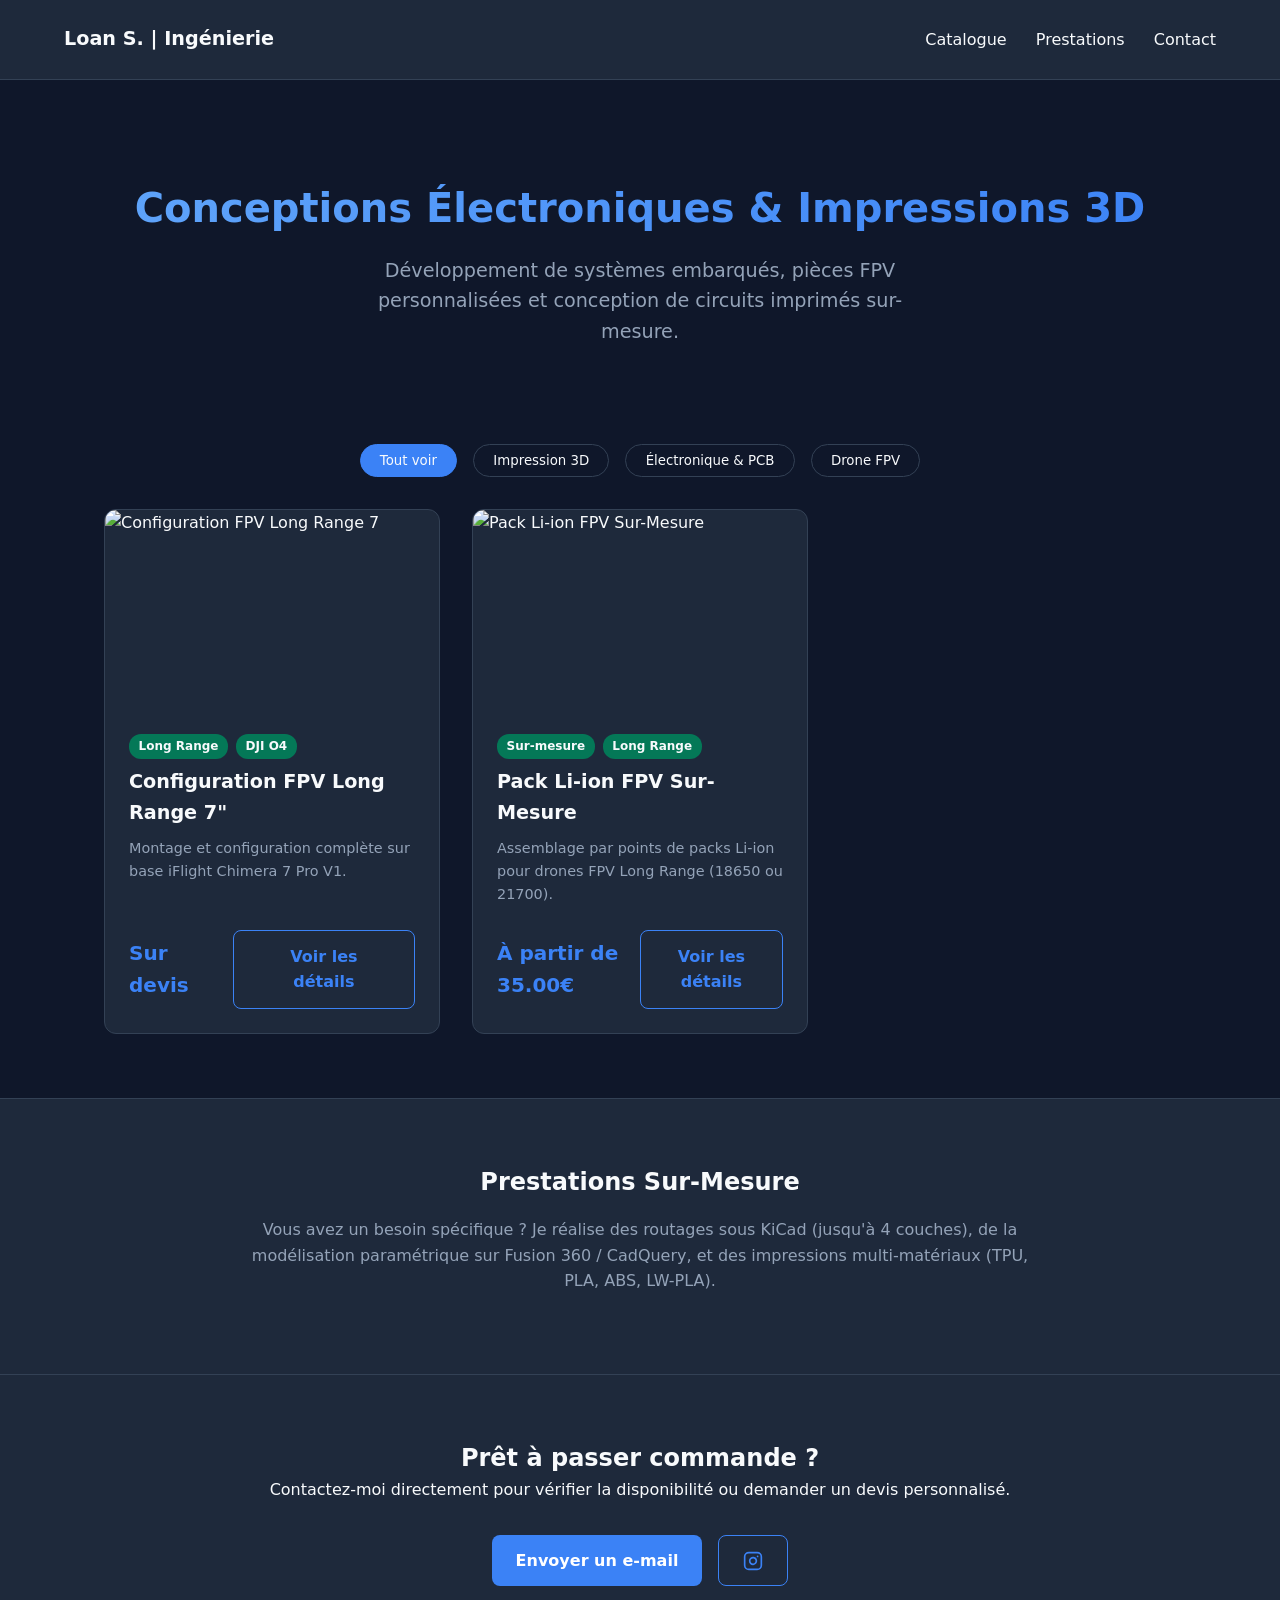
==== index.html @ 6505d61f "3" ====
<!DOCTYPE html>
<html lang="fr">
<head>
    <meta charset="UTF-8">
    <meta name="viewport" content="width=device-width, initial-scale=1.0">
    <title>Boutique & Services | Ingénierie & FPV</title>
    <link rel="stylesheet" href="style.css">
</head>
<body>
    <header>
        <div class="logo">Loan S. | Ingénierie</div>
        <nav>
            <a href="#catalogue">Catalogue</a>
            <a href="#services">Prestations</a>
            <a href="#contact">Contact</a>
        </nav>
    </header>

    <main>
        <section class="hero">
            <h1>Conceptions Électroniques & Impressions 3D</h1>
            <p>Développement de systèmes embarqués, pièces FPV personnalisées et conception de circuits imprimés sur-mesure.</p>
        </section>

        <section id="catalogue">
            <div class="filters">
                <button class="filter-btn active" data-filter="all">Tout voir</button>
                <button class="filter-btn" data-filter="3d">Impression 3D</button>
                <button class="filter-btn" data-filter="elec">Électronique & PCB</button>
                <button class="filter-btn" data-filter="drone">Drone FPV</button>
            </div>
            
            <!-- Le catalogue sera généré ici par app.js -->
            <div class="grid" id="product-grid"></div>
        </section>

        <section id="services">
             <h2>Prestations Sur-Mesure</h2>
             <p>Vous avez un besoin spécifique ? Je réalise des routages sous KiCad (jusqu'à 4 couches), de la modélisation paramétrique sur Fusion 360 / CadQuery, et des impressions multi-matériaux (TPU, PLA, ABS, LW-PLA).</p>
        </section>
    </main>

    <footer id="contact">
        <div class="footer-content">
            <h2>Prêt à passer commande ?</h2>
            <p>Contactez-moi directement pour vérifier la disponibilité ou demander un devis personnalisé.</p>
            <div class="contact-buttons">
                <a href="mailto:simloan28@gmail.com?subject=Demande de renseignement/devis" class="btn primary">Envoyer un e-mail</a>
                <a href="https://instagram.com/loan.smt" target="_blank" class="btn secondary btn-icon">
                    <svg xmlns="http://www.w3.org/2000/svg" width="20" height="20" viewBox="0 0 24 24" fill="none" stroke="currentColor" stroke-width="2" stroke-linecap="round" stroke-linejoin="round">
                        <rect x="2" y="2" width="20" height="20" rx="5" ry="5"></rect>
                        <path d="M16 11.37A4 4 0 1 1 12.63 8 4 4 0 0 1 16 11.37z"></path>
                        <line x1="17.5" y1="6.5" x2="17.51" y2="6.5"></line>
                    </svg>
                    
                </a>
            </div>
        </div>
    </footer>

    <script src="app.js"></script>
</body>
</html>
---- style.css ----
/* Variables pour gérer facilement les couleurs */
:root {
    --bg-color: #0f172a;
    --text-color: #f8fafc;
    --primary-color: #3b82f6;
    --primary-hover: #2563eb;
    --card-bg: #1e293b;
    --border-color: #334155;
}

* { margin: 0; padding: 0; box-sizing: border-box; font-family: 'Segoe UI', system-ui, sans-serif; }

body { background-color: var(--bg-color); color: var(--text-color); line-height: 1.6; }

/* Header & Navigation */
header { display: flex; justify-content: space-between; align-items: center; padding: 1.5rem 5%; background-color: var(--card-bg); border-bottom: 1px solid var(--border-color); position: sticky; top: 0; z-index: 100; }
header .logo { font-size: 1.2rem; font-weight: bold; }
nav a { color: var(--text-color); text-decoration: none; margin-left: 1.5rem; transition: color 0.2s; }
nav a:hover { color: var(--primary-color); }

/* Hero Section */
.hero { text-align: center; padding: 6rem 5% 4rem; }
.hero h1 { font-size: 2.5rem; margin-bottom: 1rem; background: linear-gradient(to right, #60a5fa, #3b82f6); -webkit-background-clip: text; background-clip: text; color: transparent; }
.hero p { font-size: 1.2rem; color: #94a3b8; max-width: 600px; margin: 0 auto; }

/* Filtres */
.filters { display: flex; justify-content: center; flex-wrap: wrap; gap: 1rem; margin: 2rem 5%; }
.filter-btn { background-color: transparent; border: 1px solid var(--border-color); color: var(--text-color); padding: 0.5rem 1.2rem; border-radius: 20px; cursor: pointer; transition: 0.3s; }
.filter-btn:hover, .filter-btn.active { background-color: var(--primary-color); border-color: var(--primary-color); }

/* Grille Catalogue */
.grid { display: grid; grid-template-columns: repeat(auto-fill, minmax(280px, 1fr)); gap: 2rem; padding: 0 5% 4rem; max-width: 1200px; margin: 0 auto; }

/* Cartes Produits */
.card { background-color: var(--card-bg); border: 1px solid var(--border-color); border-radius: 12px; overflow: hidden; transition: transform 0.2s, box-shadow 0.2s; display: flex; flex-direction: column; }
.card:hover { transform: translateY(-5px); box-shadow: 0 10px 20px rgba(0,0,0,0.3); }
.card img { width: 100%; height: 200px; object-fit: cover; }
.card-content { padding: 1.5rem; display: flex; flex-direction: column; flex-grow: 1; }
.badges { margin-bottom: 0.5rem; display: flex; gap: 0.5rem; }
.badge { font-size: 0.75rem; background-color: #047857; padding: 0.2rem 0.6rem; border-radius: 12px; font-weight: bold; }
.card-title { font-size: 1.2rem; margin-bottom: 0.5rem; }
.card-desc { color: #94a3b8; font-size: 0.9rem; margin-bottom: 1.5rem; flex-grow: 1; }
.card-footer { display: flex; justify-content: space-between; align-items: center; margin-top: auto; }
.price { font-size: 1.25rem; font-weight: bold; color: var(--primary-color); }

/* Boutons et formulaires */
.btn { text-decoration: none; padding: 0.8rem 1.5rem; border-radius: 8px; font-weight: bold; text-align: center; display: inline-block; cursor: pointer; border: none; }
.btn.primary { background-color: var(--primary-color); color: white; }
.btn.primary:hover { background-color: var(--primary-hover); }
.btn.secondary { background-color: transparent; border: 1px solid var(--primary-color); color: var(--primary-color); }
.btn.secondary:hover { background-color: var(--primary-color); color: white; }

/* Sections Diverses */
#services, #contact { padding: 4rem 5%; text-align: center; background-color: var(--card-bg); border-top: 1px solid var(--border-color); }
#services p { max-width: 800px; margin: 1rem auto; color: #94a3b8; }
.contact-buttons { display: flex; justify-content: center; gap: 1rem; margin-top: 2rem; flex-wrap: wrap; }

/* Responsive Mobile */
@media (max-width: 768px) {
    header { flex-direction: column; gap: 1rem; }
    nav a { margin: 0 0.5rem; }
    .hero h1 { font-size: 2rem; }
}

.btn-icon {
    display: inline-flex;
    align-items: center;
    justify-content: center;
    gap: 0.5rem;
}
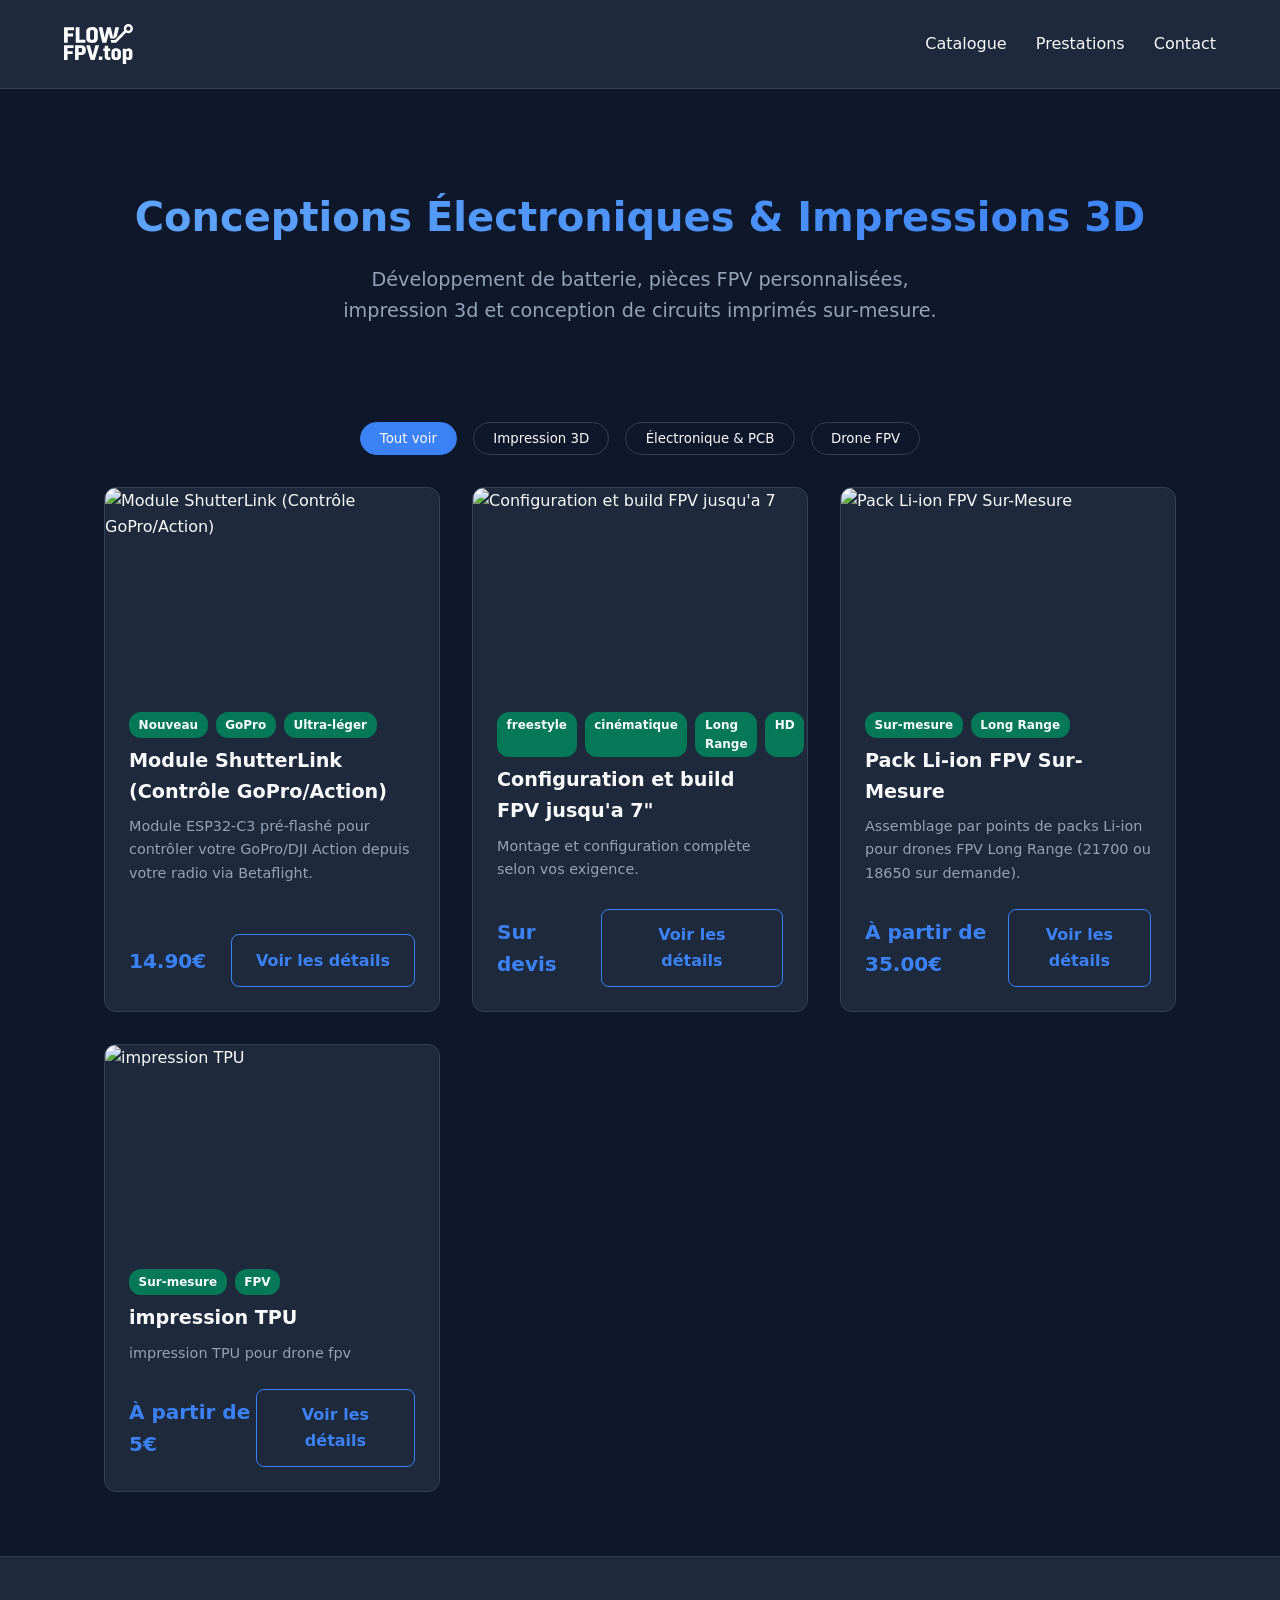
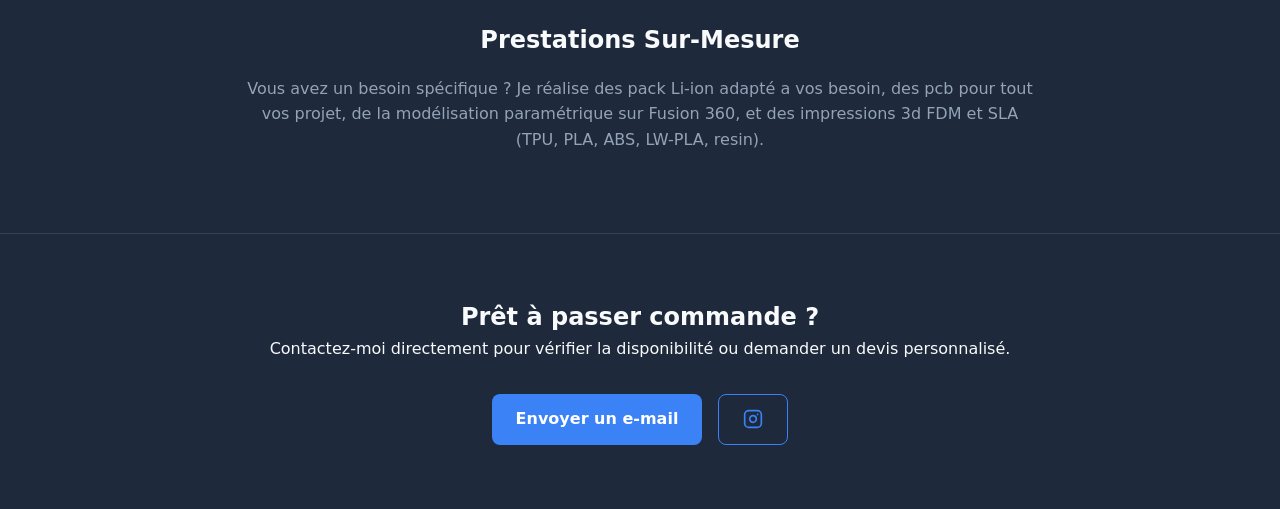
==== commit 7d61c99c: "4" ====
--- a/index.html
+++ b/index.html
@@ -3,12 +3,14 @@
 <head>
     <meta charset="UTF-8">
     <meta name="viewport" content="width=device-width, initial-scale=1.0">
-    <title>Boutique & Services | Ingénierie & FPV</title>
+    <title>Boutique FlowFPV - Ingénierie & FPV</title>
     <link rel="stylesheet" href="style.css">
 </head>
 <body>
     <header>
-        <div class="logo">Loan S. | Ingénierie</div>
+        <a href="index.html" class="logo-link">
+            <img src="images/logo.svg" alt="Logo" class="site-logo">
+        </a>
         <nav>
             <a href="#catalogue">Catalogue</a>
             <a href="#services">Prestations</a>
@@ -19,7 +21,7 @@
     <main>
         <section class="hero">
             <h1>Conceptions Électroniques & Impressions 3D</h1>
-            <p>Développement de systèmes embarqués, pièces FPV personnalisées et conception de circuits imprimés sur-mesure.</p>
+            <p>Développement de batterie, pièces FPV personnalisées, impression 3d et conception de circuits imprimés sur-mesure.</p>
         </section>
 
         <section id="catalogue">
@@ -30,13 +32,13 @@
                 <button class="filter-btn" data-filter="drone">Drone FPV</button>
             </div>
             
-            <!-- Le catalogue sera généré ici par app.js -->
+            
             <div class="grid" id="product-grid"></div>
         </section>
 
         <section id="services">
              <h2>Prestations Sur-Mesure</h2>
-             <p>Vous avez un besoin spécifique ? Je réalise des routages sous KiCad (jusqu'à 4 couches), de la modélisation paramétrique sur Fusion 360 / CadQuery, et des impressions multi-matériaux (TPU, PLA, ABS, LW-PLA).</p>
+             <p>Vous avez un besoin spécifique ? Je réalise des pack Li-ion adapté a vos besoin, des pcb pour tout vos projet, de la modélisation paramétrique sur Fusion 360, et des impressions 3d FDM et SLA (TPU, PLA, ABS, LW-PLA, resin).</p>
         </section>
     </main>
 
@@ -45,7 +47,7 @@
             <h2>Prêt à passer commande ?</h2>
             <p>Contactez-moi directement pour vérifier la disponibilité ou demander un devis personnalisé.</p>
             <div class="contact-buttons">
-                <a href="mailto:simloan28@gmail.com?subject=Demande de renseignement/devis" class="btn primary">Envoyer un e-mail</a>
+                <a href="mailto:flowfpv28@gmail.com?subject=Demande de renseignement/devis" class="btn primary">Envoyer un e-mail</a>
                 <a href="https://instagram.com/loan.smt" target="_blank" class="btn secondary btn-icon">
                     <svg xmlns="http://www.w3.org/2000/svg" width="20" height="20" viewBox="0 0 24 24" fill="none" stroke="currentColor" stroke-width="2" stroke-linecap="round" stroke-linejoin="round">
                         <rect x="2" y="2" width="20" height="20" rx="5" ry="5"></rect>
--- a/style.css
+++ b/style.css
@@ -67,4 +67,18 @@
     align-items: center;
     justify-content: center;
     gap: 0.5rem;
+}
+
+/* Style pour le logo image */
+.logo-link {
+    display: flex;
+    align-items: center;
+    text-decoration: none;
+}
+
+.site-logo {
+    height: 40px; /* Tu pourras augmenter ou réduire cette valeur (ex: 30px ou 50px) */
+    width: auto;  /* Garde les bonnes proportions */
+    min-width: 40px;
+    object-fit: contain;
 }
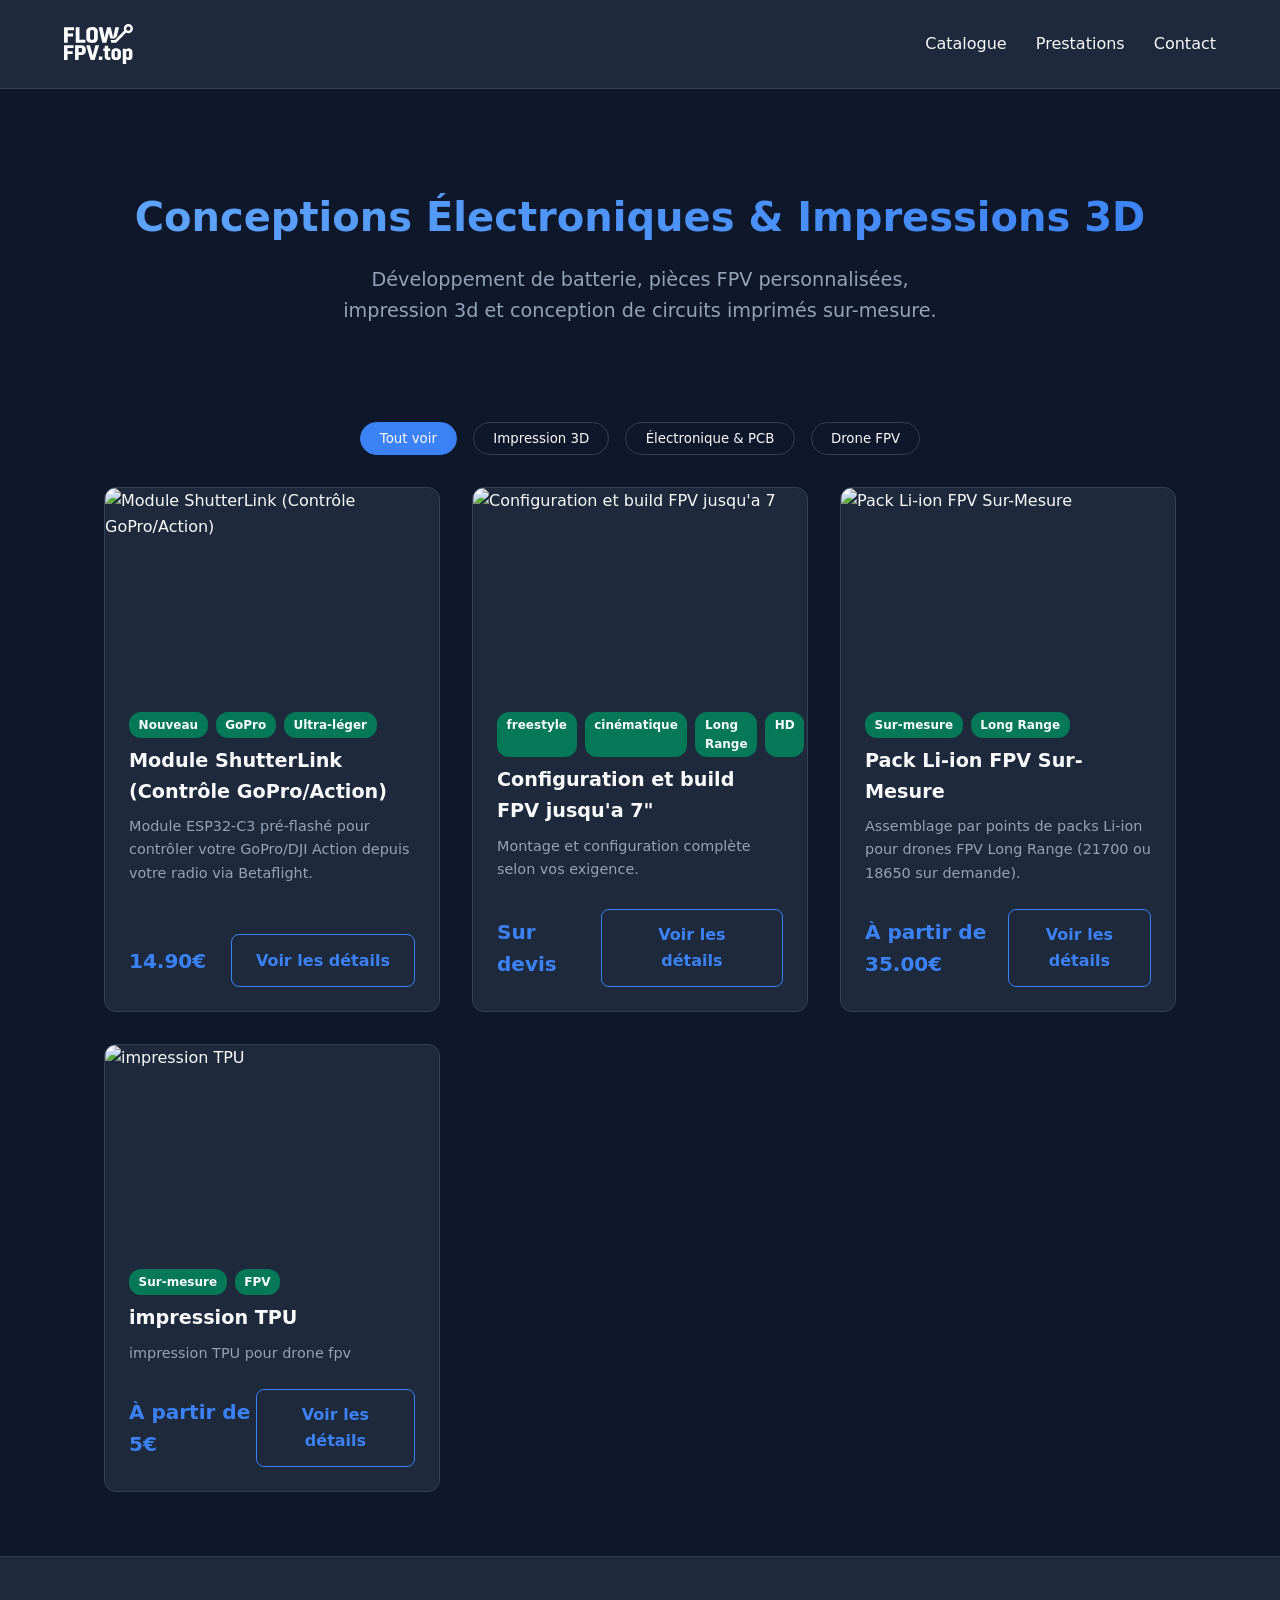
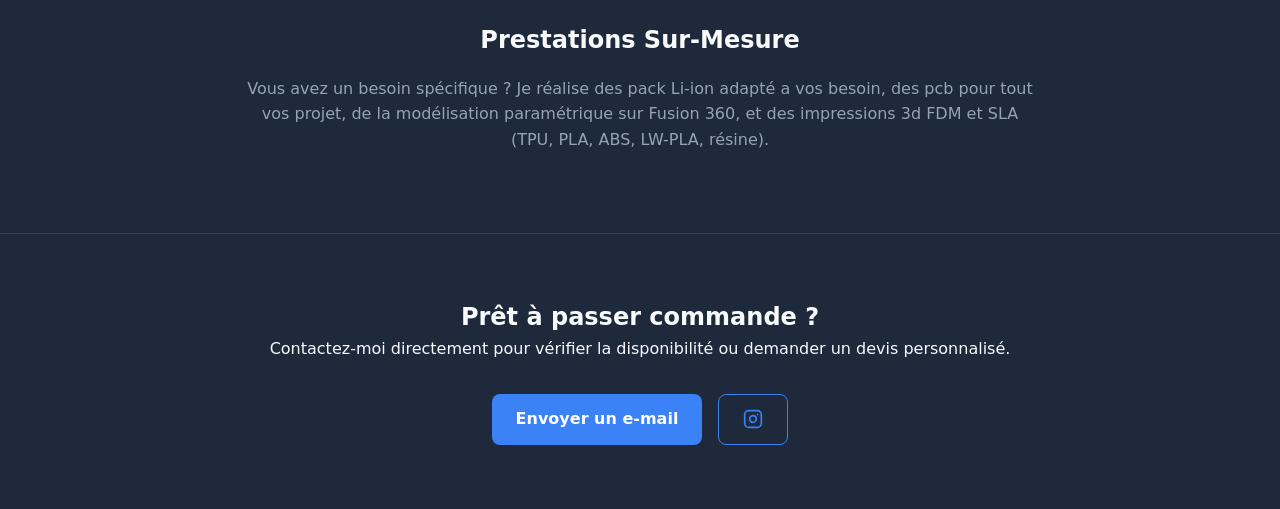
==== commit 84564e64: "11" ====
--- a/index.html
+++ b/index.html
@@ -8,6 +8,7 @@
 </head>
 <body>
     <header>
+
         <a href="index.html" class="logo-link">
             <img src="images/logo.svg" alt="Logo" class="site-logo">
         </a>
@@ -38,8 +39,12 @@
 
         <section id="services">
              <h2>Prestations Sur-Mesure</h2>
-             <p>Vous avez un besoin spécifique ? Je réalise des pack Li-ion adapté a vos besoin, des pcb pour tout vos projet, de la modélisation paramétrique sur Fusion 360, et des impressions 3d FDM et SLA (TPU, PLA, ABS, LW-PLA, resin).</p>
+             <p>Vous avez un besoin spécifique ? Je réalise des pack Li-ion adapté a vos besoin, des pcb pour tout vos projet, de la modélisation paramétrique sur Fusion 360, et des impressions 3d FDM et SLA (TPU, PLA, ABS, LW-PLA, résine).</p>
         </section>
+
+        <!-- Elfsight Instagram Feed | Untitled Instagram Feed -->
+        <script src="https://elfsightcdn.com/platform.js" async></script>
+        <div class="elfsight-app-1b00743e-c951-4c09-ae32-9a1a16ee1006" data-elfsight-app-lazy></div>
     </main>
 
     <footer id="contact">
@@ -48,7 +53,7 @@
             <p>Contactez-moi directement pour vérifier la disponibilité ou demander un devis personnalisé.</p>
             <div class="contact-buttons">
                 <a href="mailto:flowfpv28@gmail.com?subject=Demande de renseignement/devis" class="btn primary">Envoyer un e-mail</a>
-                <a href="https://instagram.com/loan.smt" target="_blank" class="btn secondary btn-icon">
+                <a href="https://instagram.com/flowfpv.top" target="_blank" class="btn secondary btn-icon">
                     <svg xmlns="http://www.w3.org/2000/svg" width="20" height="20" viewBox="0 0 24 24" fill="none" stroke="currentColor" stroke-width="2" stroke-linecap="round" stroke-linejoin="round">
                         <rect x="2" y="2" width="20" height="20" rx="5" ry="5"></rect>
                         <path d="M16 11.37A4 4 0 1 1 12.63 8 4 4 0 0 1 16 11.37z"></path>
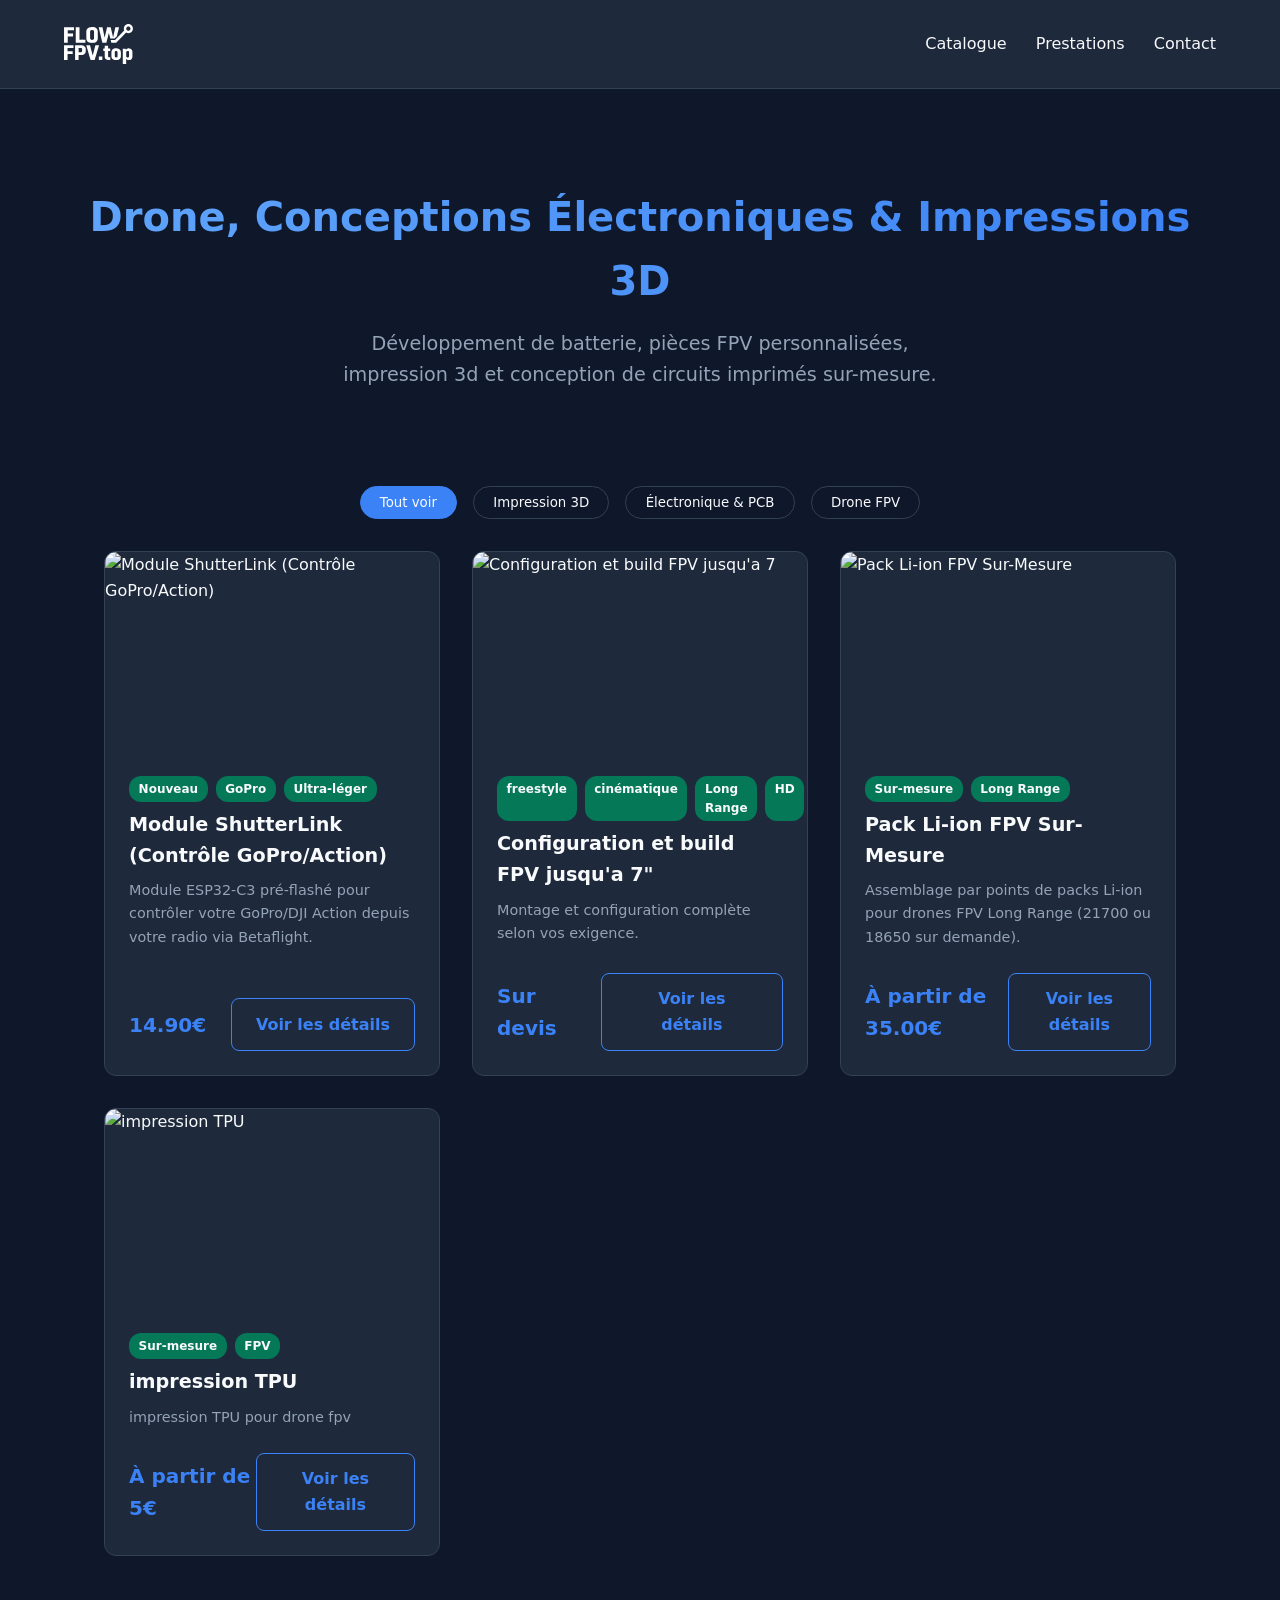
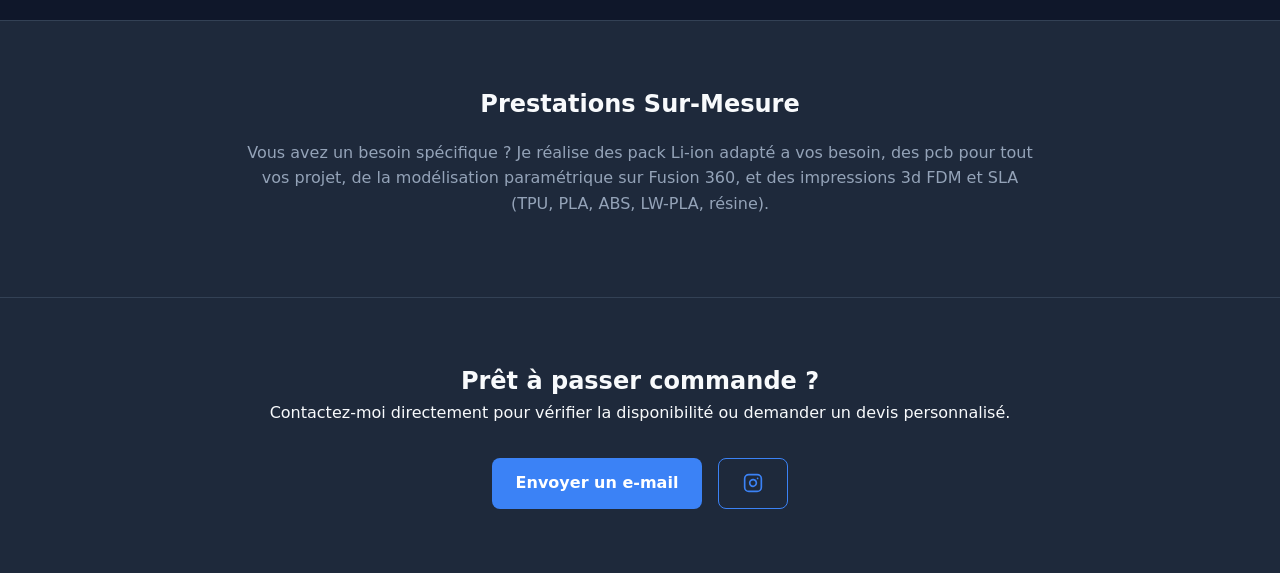
==== commit 77d48c93: "12" ====
--- a/index.html
+++ b/index.html
@@ -4,6 +4,7 @@
     <meta charset="UTF-8">
     <meta name="viewport" content="width=device-width, initial-scale=1.0">
     <title>Boutique FlowFPV - Ingénierie & FPV</title>
+    <link rel="icon" type="image/svg+xml" href="images/logo.svg">
     <link rel="stylesheet" href="style.css">
 </head>
 <body>
@@ -21,7 +22,7 @@
 
     <main>
         <section class="hero">
-            <h1>Conceptions Électroniques & Impressions 3D</h1>
+            <h1>Drone, Conceptions Électroniques & Impressions 3D</h1>
             <p>Développement de batterie, pièces FPV personnalisées, impression 3d et conception de circuits imprimés sur-mesure.</p>
         </section>
 
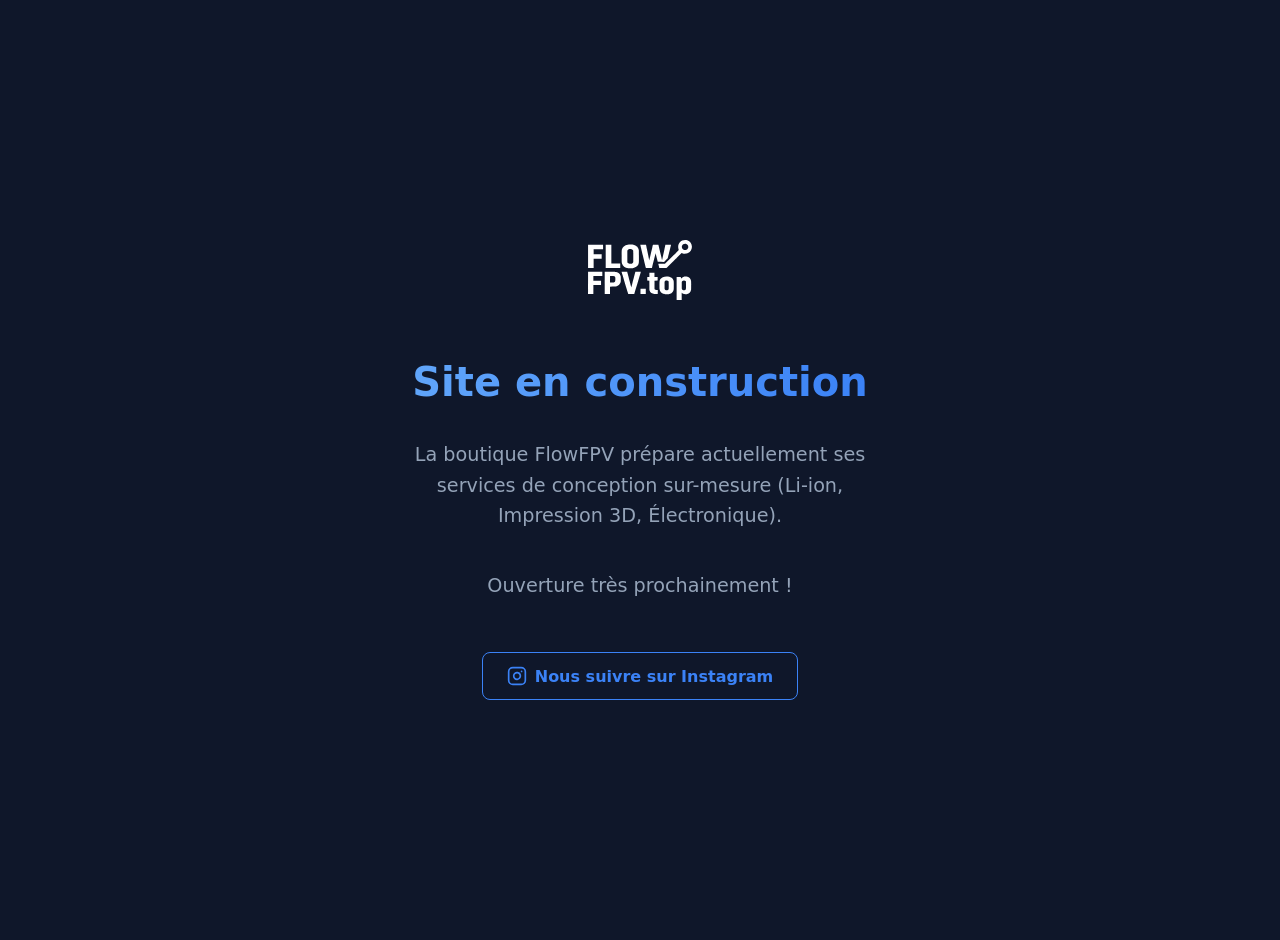
==== commit b9087ec4: "build" ====
--- a/index.html
+++ b/index.html
@@ -3,69 +3,74 @@
 <head>
     <meta charset="UTF-8">
     <meta name="viewport" content="width=device-width, initial-scale=1.0">
-    <title>Boutique FlowFPV - Ingénierie & FPV</title>
+    <title>FlowFPV - En construction</title>
     <link rel="icon" type="image/svg+xml" href="images/logo.svg">
-    <link rel="stylesheet" href="style.css">
+    <style>
+        body {
+            background-color: #0f172a; 
+            color: #f8fafc;
+            font-family: 'Segoe UI', system-ui, sans-serif;
+            display: flex;
+            flex-direction: column;
+            align-items: center;
+            justify-content: center;
+            height: 100vh;
+            margin: 0;
+            text-align: center;
+            padding: 20px;
+        }
+        .logo {
+            height: 60px;
+            margin-bottom: 2rem;
+        }
+        h1 {
+            font-size: 2.5rem;
+            margin-bottom: 1rem;
+            background: linear-gradient(to right, #60a5fa, #3b82f6);
+            -webkit-background-clip: text;
+            background-clip: text;
+            color: transparent;
+        }
+        p {
+            font-size: 1.2rem;
+            color: #94a3b8;
+            max-width: 500px;
+            line-height: 1.6;
+        }
+        .btn {
+            display: inline-flex;
+            align-items: center;
+            gap: 0.5rem;
+            margin-top: 2rem;
+            padding: 0.8rem 1.5rem;
+            background-color: transparent;
+            color: #3b82f6;
+            text-decoration: none;
+            border: 1px solid #3b82f6;
+            border-radius: 8px;
+            font-weight: bold;
+            transition: all 0.3s ease;
+        }
+        .btn:hover {
+            background-color: #3b82f6;
+            color: #ffffff;
+        }
+    </style>
 </head>
 <body>
-    <header>
+    <img src="images/logo.svg" alt="Logo FlowFPV" class="logo">
+    
+    <h1>Site en construction</h1>
+    <p>La boutique FlowFPV prépare actuellement ses services de conception sur-mesure (Li-ion, Impression 3D, Électronique).</p>
+    <p>Ouverture très prochainement !</p>
 
-        <a href="index.html" class="logo-link">
-            <img src="images/logo.svg" alt="Logo" class="site-logo">
-        </a>
-        <nav>
-            <a href="#catalogue">Catalogue</a>
-            <a href="#services">Prestations</a>
-            <a href="#contact">Contact</a>
-        </nav>
-    </header>
-
-    <main>
-        <section class="hero">
-            <h1>Drone, Conceptions Électroniques & Impressions 3D</h1>
-            <p>Développement de batterie, pièces FPV personnalisées, impression 3d et conception de circuits imprimés sur-mesure.</p>
-        </section>
-
-        <section id="catalogue">
-            <div class="filters">
-                <button class="filter-btn active" data-filter="all">Tout voir</button>
-                <button class="filter-btn" data-filter="3d">Impression 3D</button>
-                <button class="filter-btn" data-filter="elec">Électronique & PCB</button>
-                <button class="filter-btn" data-filter="drone">Drone FPV</button>
-            </div>
-            
-            
-            <div class="grid" id="product-grid"></div>
-        </section>
-
-        <section id="services">
-             <h2>Prestations Sur-Mesure</h2>
-             <p>Vous avez un besoin spécifique ? Je réalise des pack Li-ion adapté a vos besoin, des pcb pour tout vos projet, de la modélisation paramétrique sur Fusion 360, et des impressions 3d FDM et SLA (TPU, PLA, ABS, LW-PLA, résine).</p>
-        </section>
-
-        <!-- Elfsight Instagram Feed | Untitled Instagram Feed -->
-        <script src="https://elfsightcdn.com/platform.js" async></script>
-        <div class="elfsight-app-1b00743e-c951-4c09-ae32-9a1a16ee1006" data-elfsight-app-lazy></div>
-    </main>
-
-    <footer id="contact">
-        <div class="footer-content">
-            <h2>Prêt à passer commande ?</h2>
-            <p>Contactez-moi directement pour vérifier la disponibilité ou demander un devis personnalisé.</p>
-            <div class="contact-buttons">
-                <a href="mailto:flowfpv28@gmail.com?subject=Demande de renseignement/devis" class="btn primary">Envoyer un e-mail</a>
-                <a href="https://instagram.com/flowfpv.top" target="_blank" class="btn secondary btn-icon">
-                    <svg xmlns="http://www.w3.org/2000/svg" width="20" height="20" viewBox="0 0 24 24" fill="none" stroke="currentColor" stroke-width="2" stroke-linecap="round" stroke-linejoin="round">
-                        <rect x="2" y="2" width="20" height="20" rx="5" ry="5"></rect>
-                        <path d="M16 11.37A4 4 0 1 1 12.63 8 4 4 0 0 1 16 11.37z"></path>
-                        <line x1="17.5" y1="6.5" x2="17.51" y2="6.5"></line>
-                    </svg>
-                    
-                </a>
-            </div>
-        </div>
-    </footer>
-
-    <script src="app.js"></script>
+    <a href="https://instagram.com/flowfpv.top" target="_blank" class="btn">
+        <svg xmlns="http://www.w3.org/2000/svg" width="20" height="20" viewBox="0 0 24 24" fill="none" stroke="currentColor" stroke-width="2" stroke-linecap="round" stroke-linejoin="round">
+            <rect x="2" y="2" width="20" height="20" rx="5" ry="5"></rect>
+            <path d="M16 11.37A4 4 0 1 1 12.63 8 4 4 0 0 1 16 11.37z"></path>
+            <line x1="17.5" y1="6.5" x2="17.51" y2="6.5"></line>
+        </svg>
+        Nous suivre sur Instagram
+    </a>
 </body>
 </html>
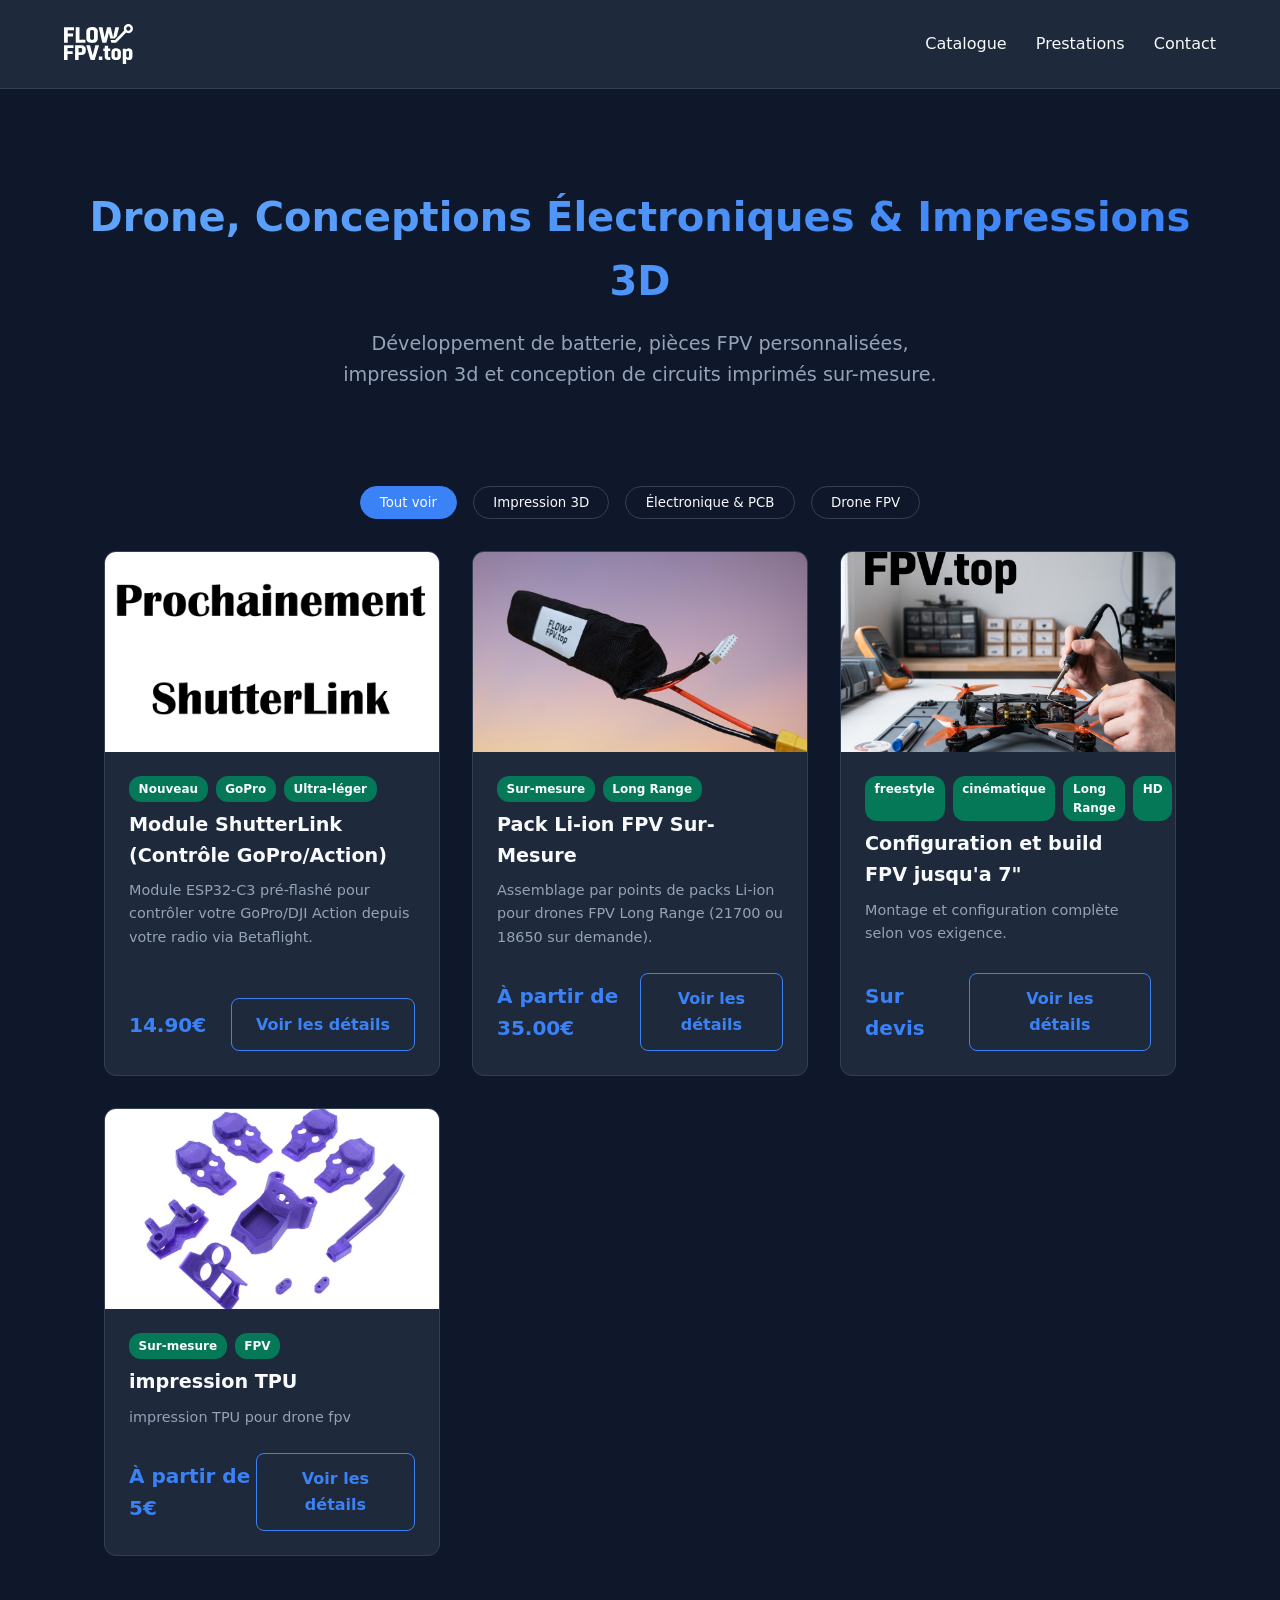
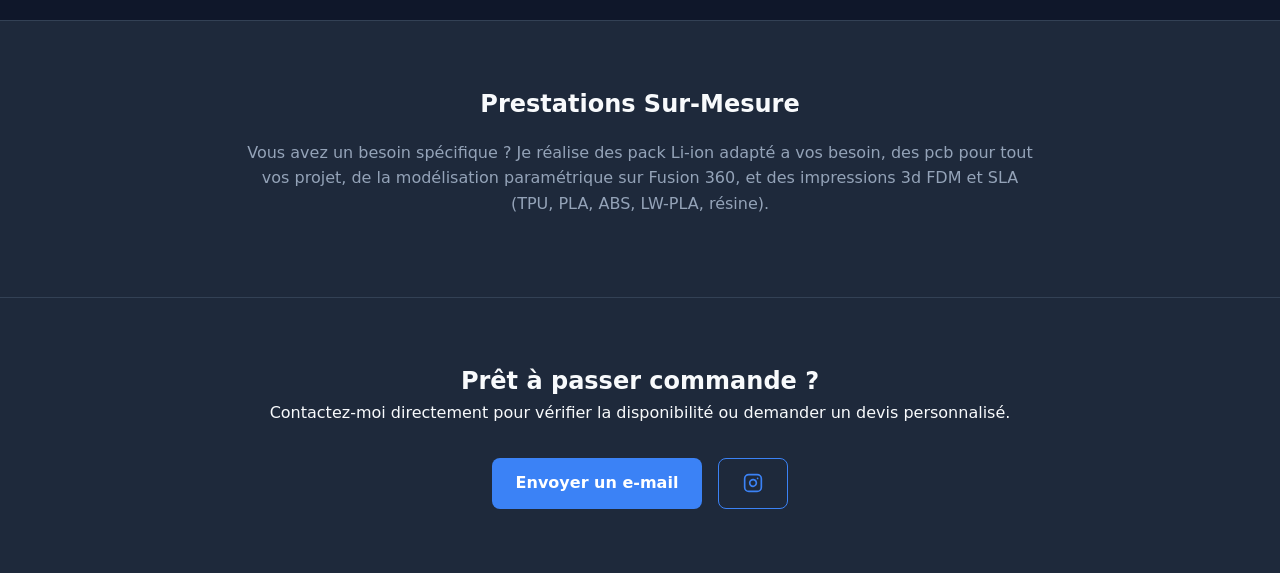
==== commit 9bdcdb5b: "a" ====
--- a/index.html
+++ b/index.html
@@ -3,74 +3,74 @@
 <head>
     <meta charset="UTF-8">
     <meta name="viewport" content="width=device-width, initial-scale=1.0">
-    <title>FlowFPV - En construction</title>
+    <title>Boutique FlowFPV - Ingénierie & FPV</title>
+    <meta name="description" content="Développement de batteries Li-ion sur-mesure, modules électroniques (ShutterLink), pièces FPV en TPU et configurations drone Long Range.">
+    <meta name="keywords" content="batterie li-ion, drone FPV, ShutterLink, impression 3D TPU, FlowFPV">
+    <meta property="og:title" content="FlowFPV | Ingénierie & FPV">
+    <meta property="og:description" content="Développement de batterie, pièces FPV personnalisées et conception de circuits imprimés sur-mesure.">
+    <meta property="og:image" content="https://www.flowfpv.top/images/logo.svg">
     <link rel="icon" type="image/svg+xml" href="images/logo.svg">
-    <style>
-        body {
-            background-color: #0f172a; 
-            color: #f8fafc;
-            font-family: 'Segoe UI', system-ui, sans-serif;
-            display: flex;
-            flex-direction: column;
-            align-items: center;
-            justify-content: center;
-            height: 100vh;
-            margin: 0;
-            text-align: center;
-            padding: 20px;
-        }
-        .logo {
-            height: 60px;
-            margin-bottom: 2rem;
-        }
-        h1 {
-            font-size: 2.5rem;
-            margin-bottom: 1rem;
-            background: linear-gradient(to right, #60a5fa, #3b82f6);
-            -webkit-background-clip: text;
-            background-clip: text;
-            color: transparent;
-        }
-        p {
-            font-size: 1.2rem;
-            color: #94a3b8;
-            max-width: 500px;
-            line-height: 1.6;
-        }
-        .btn {
-            display: inline-flex;
-            align-items: center;
-            gap: 0.5rem;
-            margin-top: 2rem;
-            padding: 0.8rem 1.5rem;
-            background-color: transparent;
-            color: #3b82f6;
-            text-decoration: none;
-            border: 1px solid #3b82f6;
-            border-radius: 8px;
-            font-weight: bold;
-            transition: all 0.3s ease;
-        }
-        .btn:hover {
-            background-color: #3b82f6;
-            color: #ffffff;
-        }
-    </style>
+    <link rel="stylesheet" href="style.css">
 </head>
 <body>
-    <img src="images/logo.svg" alt="Logo FlowFPV" class="logo">
-    
-    <h1>Site en construction</h1>
-    <p>La boutique FlowFPV prépare actuellement ses services de conception sur-mesure (Li-ion, Impression 3D, Électronique).</p>
-    <p>Ouverture très prochainement !</p>
+    <header>
 
-    <a href="https://instagram.com/flowfpv.top" target="_blank" class="btn">
-        <svg xmlns="http://www.w3.org/2000/svg" width="20" height="20" viewBox="0 0 24 24" fill="none" stroke="currentColor" stroke-width="2" stroke-linecap="round" stroke-linejoin="round">
-            <rect x="2" y="2" width="20" height="20" rx="5" ry="5"></rect>
-            <path d="M16 11.37A4 4 0 1 1 12.63 8 4 4 0 0 1 16 11.37z"></path>
-            <line x1="17.5" y1="6.5" x2="17.51" y2="6.5"></line>
-        </svg>
-        Nous suivre sur Instagram
-    </a>
+        <a href="index.html" class="logo-link">
+            <img src="images/logo.svg" alt="Logo" class="site-logo">
+        </a>
+        <nav>
+            <a href="#catalogue">Catalogue</a>
+            <a href="#services">Prestations</a>
+            <a href="#contact">Contact</a>
+        </nav>
+    </header>
+
+    <main>
+        <section class="hero">
+            <h1>Drone, Conceptions Électroniques & Impressions 3D</h1>
+            <p>Développement de batterie, pièces FPV personnalisées, impression 3d et conception de circuits imprimés sur-mesure.</p>
+        </section>
+
+        <section id="catalogue">
+            <div class="filters">
+                <button class="filter-btn active" data-filter="all">Tout voir</button>
+                <button class="filter-btn" data-filter="3d">Impression 3D</button>
+                <button class="filter-btn" data-filter="elec">Électronique & PCB</button>
+                <button class="filter-btn" data-filter="drone">Drone FPV</button>
+            </div>
+            
+            
+            <div class="grid" id="product-grid"></div>
+        </section>
+
+        <section id="services">
+             <h2>Prestations Sur-Mesure</h2>
+             <p>Vous avez un besoin spécifique ? Je réalise des pack Li-ion adapté a vos besoin, des pcb pour tout vos projet, de la modélisation paramétrique sur Fusion 360, et des impressions 3d FDM et SLA (TPU, PLA, ABS, LW-PLA, résine).</p>
+        </section>
+
+        <!-- Elfsight Instagram Feed | Untitled Instagram Feed -->
+        <script src="https://elfsightcdn.com/platform.js" async></script>
+        <div class="elfsight-app-1b00743e-c951-4c09-ae32-9a1a16ee1006" data-elfsight-app-lazy></div>
+    </main>
+
+    <footer id="contact">
+        <div class="footer-content">
+            <h2>Prêt à passer commande ?</h2>
+            <p>Contactez-moi directement pour vérifier la disponibilité ou demander un devis personnalisé.</p>
+            <div class="contact-buttons">
+                <a href="mailto:flowfpv28@gmail.com?subject=Demande de renseignement/devis" class="btn primary">Envoyer un e-mail</a>
+                <a href="https://instagram.com/flowfpv.top" target="_blank" class="btn secondary btn-icon">
+                    <svg xmlns="http://www.w3.org/2000/svg" width="20" height="20" viewBox="0 0 24 24" fill="none" stroke="currentColor" stroke-width="2" stroke-linecap="round" stroke-linejoin="round">
+                        <rect x="2" y="2" width="20" height="20" rx="5" ry="5"></rect>
+                        <path d="M16 11.37A4 4 0 1 1 12.63 8 4 4 0 0 1 16 11.37z"></path>
+                        <line x1="17.5" y1="6.5" x2="17.51" y2="6.5"></line>
+                    </svg>
+                    
+                </a>
+            </div>
+        </div>
+    </footer>
+
+    <script src="app.js"></script>
 </body>
 </html>
--- a/style.css
+++ b/style.css
@@ -0,0 +1,84 @@
+/* Variables pour gérer facilement les couleurs */
+:root {
+    --bg-color: #0f172a;
+    --text-color: #f8fafc;
+    --primary-color: #3b82f6;
+    --primary-hover: #2563eb;
+    --card-bg: #1e293b;
+    --border-color: #334155;
+}
+
+* { margin: 0; padding: 0; box-sizing: border-box; font-family: 'Segoe UI', system-ui, sans-serif; }
+
+body { background-color: var(--bg-color); color: var(--text-color); line-height: 1.6; }
+
+/* Header & Navigation */
+header { display: flex; justify-content: space-between; align-items: center; padding: 1.5rem 5%; background-color: var(--card-bg); border-bottom: 1px solid var(--border-color); position: sticky; top: 0; z-index: 100; }
+header .logo { font-size: 1.2rem; font-weight: bold; }
+nav a { color: var(--text-color); text-decoration: none; margin-left: 1.5rem; transition: color 0.2s; }
+nav a:hover { color: var(--primary-color); }
+
+/* Hero Section */
+.hero { text-align: center; padding: 6rem 5% 4rem; }
+.hero h1 { font-size: 2.5rem; margin-bottom: 1rem; background: linear-gradient(to right, #60a5fa, #3b82f6); -webkit-background-clip: text; background-clip: text; color: transparent; }
+.hero p { font-size: 1.2rem; color: #94a3b8; max-width: 600px; margin: 0 auto; }
+
+/* Filtres */
+.filters { display: flex; justify-content: center; flex-wrap: wrap; gap: 1rem; margin: 2rem 5%; }
+.filter-btn { background-color: transparent; border: 1px solid var(--border-color); color: var(--text-color); padding: 0.5rem 1.2rem; border-radius: 20px; cursor: pointer; transition: 0.3s; }
+.filter-btn:hover, .filter-btn.active { background-color: var(--primary-color); border-color: var(--primary-color); }
+
+/* Grille Catalogue */
+.grid { display: grid; grid-template-columns: repeat(auto-fill, minmax(280px, 1fr)); gap: 2rem; padding: 0 5% 4rem; max-width: 1200px; margin: 0 auto; }
+
+/* Cartes Produits */
+.card { background-color: var(--card-bg); border: 1px solid var(--border-color); border-radius: 12px; overflow: hidden; transition: transform 0.2s, box-shadow 0.2s; display: flex; flex-direction: column; }
+.card:hover { transform: translateY(-5px); box-shadow: 0 10px 20px rgba(0,0,0,0.3); }
+.card img { width: 100%; height: 200px; object-fit: cover; }
+.card-content { padding: 1.5rem; display: flex; flex-direction: column; flex-grow: 1; }
+.badges { margin-bottom: 0.5rem; display: flex; gap: 0.5rem; }
+.badge { font-size: 0.75rem; background-color: #047857; padding: 0.2rem 0.6rem; border-radius: 12px; font-weight: bold; }
+.card-title { font-size: 1.2rem; margin-bottom: 0.5rem; }
+.card-desc { color: #94a3b8; font-size: 0.9rem; margin-bottom: 1.5rem; flex-grow: 1; }
+.card-footer { display: flex; justify-content: space-between; align-items: center; margin-top: auto; }
+.price { font-size: 1.25rem; font-weight: bold; color: var(--primary-color); }
+
+/* Boutons et formulaires */
+.btn { text-decoration: none; padding: 0.8rem 1.5rem; border-radius: 8px; font-weight: bold; text-align: center; display: inline-block; cursor: pointer; border: none; }
+.btn.primary { background-color: var(--primary-color); color: white; }
+.btn.primary:hover { background-color: var(--primary-hover); }
+.btn.secondary { background-color: transparent; border: 1px solid var(--primary-color); color: var(--primary-color); }
+.btn.secondary:hover { background-color: var(--primary-color); color: white; }
+
+/* Sections Diverses */
+#services, #contact { padding: 4rem 5%; text-align: center; background-color: var(--card-bg); border-top: 1px solid var(--border-color); }
+#services p { max-width: 800px; margin: 1rem auto; color: #94a3b8; }
+.contact-buttons { display: flex; justify-content: center; gap: 1rem; margin-top: 2rem; flex-wrap: wrap; }
+
+/* Responsive Mobile */
+@media (max-width: 768px) {
+    header { flex-direction: column; gap: 1rem; }
+    nav a { margin: 0 0.5rem; }
+    .hero h1 { font-size: 2rem; }
+}
+
+.btn-icon {
+    display: inline-flex;
+    align-items: center;
+    justify-content: center;
+    gap: 0.5rem;
+}
+
+/* Style pour le logo image */
+.logo-link {
+    display: flex;
+    align-items: center;
+    text-decoration: none;
+}
+
+.site-logo {
+    height: 40px; /* Tu pourras augmenter ou réduire cette valeur (ex: 30px ou 50px) */
+    width: auto;  /* Garde les bonnes proportions */
+    min-width: 40px;
+    object-fit: contain;
+}
